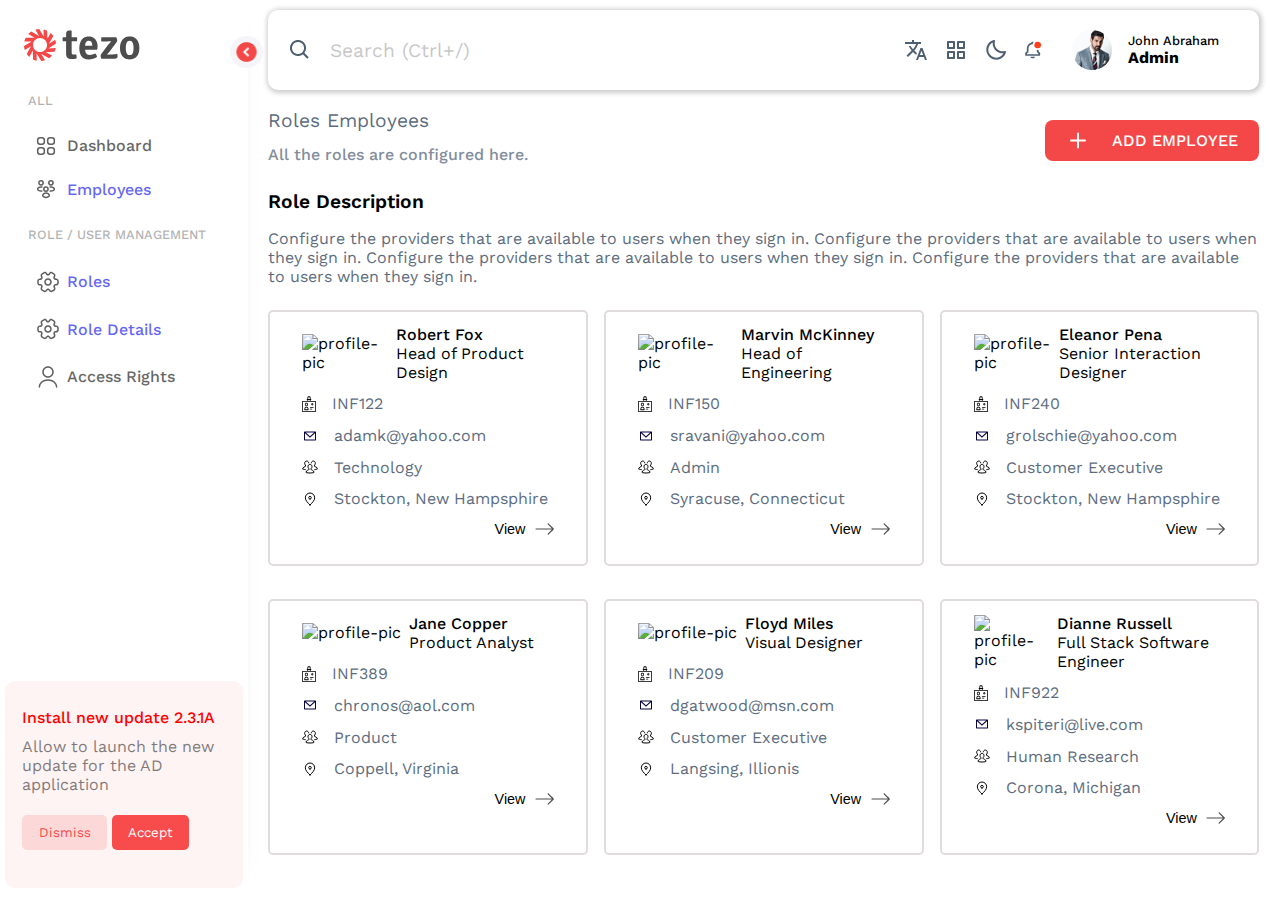
==== role-details.html @ 15ebf7db "first commit" ====
<!DOCTYPE html>
<html lang="en">
  <head>
    <meta charset="UTF-8" />
    <meta name="viewport" content="width=device-width, initial-scale=1.0" />
    <title>Roles</title>
    <link rel="stylesheet" href="styles/employee.css" />
    <link rel="stylesheet" href="styles/roles.css" />
    <link rel="stylesheet" href="styles/roledetails.css" />

    <!-- Importing Icons -->
    <link
      rel="stylesheet"
      href="https://cdnjs.cloudflare.com/ajax/libs/font-awesome/6.5.1/css/all.min.css"
      integrity="sha512-DTOQO9RWCH3ppGqcWaEA1BIZOC6xxalwEsw9c2QQeAIftl+Vegovlnee1c9QX4TctnWMn13TZye+giMm8e2LwA=="
      crossorigin="anonymous"
      referrerpolicy="no-referrer"
    />
  </head>
  <body>
    <div class="main-container">
      <!-- Side Panel -->
      <div class="side-panel">
        <img
          src="assets/handle.png"
          class="sidePanel-collapse-btn"
          alt="collapse btn"
        />
        <!-- Logo-->

        <div class="side-panel-content">
          <div class="side-panel-header">
            <img src="assets/tezo-logo.svg" alt="tezo-logo" />
          </div>

          <!-- All -->
          <div class="sidePanel-section">
            <div class="sidePanel-heading">ALL</div>

            <div class="sidePanel-section-selector">
              <div class="sidePanel-header-container">
                <img
                  class="sidePanel-logos"
                  src="assets/horizontal-nav/dashboard.svg"
                />
                <p class="sidePanel-title">Dashboard</p>

                <div class="pseudo-side-bar"></div>
              </div>
            </div>

            <div class="sidePanel-section-selector">
              <a href="employees.html">
                <div class="sidePanel-header-container">
                  <img
                    class="sidePanel-logos"
                    src="assets/horizontal-nav/employees.svg"
                  />
                  <p class="sidePanel-title">Employees</p>

                  <div class="pseudo-side-bar"></div>
                </div>
              </a>
            </div>
          </div>

          <!-- Roles -->
          <div class="sidePanel-section">
            <div class="sidePanel-heading">ROLE / USER MANAGEMENT</div>
            <div class="sidePanel-section-selector">
              <a href="roles.html">
                <div class="sidePanel-header-container">
                  <img
                    class="sidePanel-logos"
                    src="assets/horizontal-nav/roles.svg"
                  />
                  <p class="sidePanel-title">Roles</p>
                  <div class="pseudo-side-bar"></div>
                </div>
              </a>
            </div>
            <div class="sidePanel-section-selector">
              <a href="role-details.html">
                <div class="sidePanel-header-container">
                  <img
                    class="sidePanel-logos"
                    src="assets/horizontal-nav/roles.svg"
                  />
                  <p class="sidePanel-title">Role Details</p>
                  <div class="pseudo-side-bar"></div>
                </div>
              </a>
            </div>

            <div class="sidePanel-section-selector">
              <div class="sidePanel-header-container">
                <img
                  class="sidePanel-logos"
                  src="assets/horizontal-nav/assign-user.svg"
                />
                <p class="sidePanel-title">Access Rights</p>

                <div class="pseudo-side-bar"></div>
              </div>
            </div>
          </div>
        </div>
        <!-- Update -->
        <div class="sidePanel-update-box">
          <p class="sidePanel-update-box-heading">Install new update 2.3.1A</p>
          <p class="sidePanel-update-box-desc">
            Allow to launch the new update for the AD application
          </p>
          <div class="sidePanel-update-box-btn-container">
            <button class="update-btn dismiss">Dismiss</button>
            <button class="update-btn accept">Accept</button>
          </div>
        </div>
      </div>

      <!-- MainPanel -->

      <div class="main-panel">
        <!-- Search Header -->
        <div class="header-search">
          <div class="header-search-section flex">
            <img
              src="assets/bx-search.png"
              class="header-search-search-icon"
              alt="search"
            />
            <input
              type="text"
              class="header-search-box"
              placeholder="Search (Ctrl+/)"
            />
          </div>
          <div class="header-search-icons flex">
            <img src="assets/vertical-nav/language.svg" alt="lang" />
            <img src="assets/vertical-nav/categories.svg" alt="category" />
            <img src="assets/vertical-nav/mode.svg" alt="darkmode" />
            <img
              src="assets/vertical-nav/notifications.svg"
              alt="notifications"
            />
            <div class="header-search-profile">
              <img
                src="assets/profle-pic.png"
                alt="profile-pic"
                class="header-profile-img"
              />

              <div class="header-search-profile-desc">
                <p class="header-profile-name">John Abraham</p>
                <p class="header-profile-admin">Admin</p>
              </div>

              <i class="fa-solid fa-chevron-right"></i>
            </div>
          </div>
        </div>

        <!-- Roles Header -->
        <div class="employees-header">
          <div class="employees-header-content">
            <div class="employee-header-content-title">
              Roles
              <i class="fa-solid fa-angle-right"></i>
              Employees
            </div>

            <div class="employee-header-content-desc">
              All the roles are configured here.
            </div>
          </div>

          <button class="employees-header-btn-add-employee">
            <img src="assets/interface/add.svg" alt="" />
            <p>ADD EMPLOYEE</p>
          </button>
        </div>

        <!-- Role Description -->
        <div class="role-description">
          <p class="role-desc-heading">Role Description</p>
          <p class="role-desc-content">
            Configure the providers that are available to users when they sign
            in. Configure the providers that are available to users when they
            sign in. Configure the providers that are available to users when
            they sign in. Configure the providers that are available to users
            when they sign in.
          </p>
        </div>

        <div class="roles-card-section">
          <div class="roles-card">
            <div class="roles-card-profile flex">
              <img
                src="assets/role-details-profile-1.PNG"
                alt="profile-pic"
                class="role-detail-profile-img"
              />

              <div>
                <p class="profile-detail-name">Robert Fox</p>
                <p class="profile-detail-postion">Head of Product Design</p>
              </div>
            </div>

            <div class="role-profile-details">
              <div class="role-profile-detail-row flex">
                <img src="assets/inf-id.svg" alt="" />
                <p>INF122</p>
              </div>
              <div class="role-profile-detail-row flex">
                <img src="assets/email-logo.svg" alt="" />
                <p>adamk@yahoo.com</p>
              </div>
              <div class="role-profile-detail-row flex">
                <img src="assets/employees-icon.svg" alt="" />
                <p>Technology</p>
              </div>
              <div class="role-profile-detail-row flex">
                <img src="assets/location-icon.svg" alt="" />
                <p>Stockton, New Hampsphire</p>
              </div>
            </div>

            <div class="roles-card-bottom flex">
              <p>View</p>
              <img src="assets/right-arrow-icon.svg" alt="" />
            </div>
          </div>

          <div class="roles-card">
            <div class="roles-card-profile flex">
              <img
                src="assets/role-details-profile-2.PNG"
                alt="profile-pic"
                class="role-detail-profile-img"
              />

              <div>
                <p class="profile-detail-name">Marvin McKinney</p>
                <p class="profile-detail-postion">Head of Engineering</p>
              </div>
            </div>

            <div class="role-profile-details">
              <div class="role-profile-detail-row flex">
                <img src="assets/inf-id.svg" alt="" />
                <p>INF150</p>
              </div>
              <div class="role-profile-detail-row flex">
                <img src="assets/email-logo.svg" alt="" />
                <p>sravani@yahoo.com</p>
              </div>
              <div class="role-profile-detail-row flex">
                <img src="assets/employees-icon.svg" alt="" />
                <p>Admin</p>
              </div>
              <div class="role-profile-detail-row flex">
                <img src="assets/location-icon.svg" alt="" />
                <p>Syracuse, Connecticut</p>
              </div>
            </div>

            <div class="roles-card-bottom flex">
              <p>View</p>
              <img src="assets/right-arrow-icon.svg" alt="" />
            </div>
          </div>

          <div class="roles-card">
            <div class="roles-card-profile flex">
              <img
                src="assets/role-details-profile-3.PNG"
                alt="profile-pic"
                class="role-detail-profile-img"
              />

              <div>
                <p class="profile-detail-name">Eleanor Pena</p>
                <p class="profile-detail-postion">Senior Interaction Designer</p>
              </div>
            </div>

            <div class="role-profile-details">
              <div class="role-profile-detail-row flex">
                <img src="assets/inf-id.svg" alt="" />
                <p>INF240</p>
              </div>
              <div class="role-profile-detail-row flex">
                <img src="assets/email-logo.svg" alt="" />
                <p>grolschie@yahoo.com</p>
              </div>
              <div class="role-profile-detail-row flex">
                <img src="assets/employees-icon.svg" alt="" />
                <p>Customer Executive</p>
              </div>
              <div class="role-profile-detail-row flex">
                <img src="assets/location-icon.svg" alt="" />
                <p>Stockton, New Hampsphire</p>
              </div>
            </div>

            <div class="roles-card-bottom flex">
              <p>View</p>
              <img src="assets/right-arrow-icon.svg" alt="" />
            </div>
          </div>

          <div class="roles-card">
            <div class="roles-card-profile flex">
              <img
                src="assets/role-details-profile-4.PNG"
                alt="profile-pic"
                class="role-detail-profile-img"
              />

              <div>
                <p class="profile-detail-name">Jane Copper</p>
                <p class="profile-detail-postion">Product Analyst</p>
              </div>
            </div>

            <div class="role-profile-details">
              <div class="role-profile-detail-row flex">
                <img src="assets/inf-id.svg" alt="" />
                <p>INF389</p>
              </div>
              <div class="role-profile-detail-row flex">
                <img src="assets/email-logo.svg" alt="" />
                <p>chronos@aol.com</p>
              </div>
              <div class="role-profile-detail-row flex">
                <img src="assets/employees-icon.svg" alt="" />
                <p>Product</p>
              </div>
              <div class="role-profile-detail-row flex">
                <img src="assets/location-icon.svg" alt="" />
                <p>Coppell, Virginia</p>
              </div>
            </div>

            <div class="roles-card-bottom flex">
              <p>View</p>
              <img src="assets/right-arrow-icon.svg" alt="" />
            </div>
          </div>

          <div class="roles-card">
            <div class="roles-card-profile flex">
              <img
                src="assets/role-details-profile-5.PNG"
                alt="profile-pic"
                class="role-detail-profile-img"
              />

              <div>
                <p class="profile-detail-name">Floyd Miles</p>
                <p class="profile-detail-postion">Visual Designer</p>
              </div>
            </div>

            <div class="role-profile-details">
              <div class="role-profile-detail-row flex">
                <img src="assets/inf-id.svg" alt="" />
                <p>INF209</p>
              </div>
              <div class="role-profile-detail-row flex">
                <img src="assets/email-logo.svg" alt="" />
                <p>dgatwood@msn.com</p>
              </div>
              <div class="role-profile-detail-row flex">
                <img src="assets/employees-icon.svg" alt="" />
                <p>Customer Executive</p>
              </div>
              <div class="role-profile-detail-row flex">
                <img src="assets/location-icon.svg" alt="" />
                <p>Langsing, Illionis</p>
              </div>
            </div>

            <div class="roles-card-bottom flex">
              <p>View</p>
              <img src="assets/right-arrow-icon.svg" alt="" />
            </div>
          </div>

          <div class="roles-card">
            <div class="roles-card-profile flex">
              <img
                src="assets/role-details-profile-6.PNG"
                alt="profile-pic"
                class="role-detail-profile-img"
              />

              <div>
                <p class="profile-detail-name">Dianne Russell</p>
                <p class="profile-detail-postion">Full Stack Software Engineer</p>
              </div>
            </div>

            <div class="role-profile-details">
              <div class="role-profile-detail-row flex">
                <img src="assets/inf-id.svg" alt="" />
                <p>INF922</p>
              </div>
              <div class="role-profile-detail-row flex">
                <img src="assets/email-logo.svg" alt="" />
                <p>kspiteri@live.com</p>
              </div>
              <div class="role-profile-detail-row flex">
                <img src="assets/employees-icon.svg" alt="" />
                <p>Human Research</p>
              </div>
              <div class="role-profile-detail-row flex">
                <img src="assets/location-icon.svg" alt="" />
                <p>Corona, Michigan</p>
              </div>
            </div>

            <div class="roles-card-bottom flex">
              <p>View</p>
              <img src="assets/right-arrow-icon.svg" alt="" />
            </div>
          </div>
        </div>
      </div>
    </div>
  </body>
</html>
---- styles/employee.css ----
@import url("https://fonts.googleapis.com/css2?family=Poppins:ital,wght@0,100;0,200;0,300;0,400;0,500;0,600;0,700;0,800;0,900;1,100;1,200;1,300;1,400;1,500;1,600;1,700;1,800;1,900&family=Roboto:ital,wght@0,100;0,300;0,400;0,500;0,700;0,900;1,100;1,300;1,400;1,500;1,700;1,900&family=Work+Sans:ital,wght@0,100..900;1,100..900&display=swap");

* {
  margin: 0;
  padding: 0;
  box-sizing: border-box;
  font-family: "Work Sans", sans-serif;
}

body {
  scroll-behavior: smooth;
  overflow: hidden;
}

a{
  text-decoration: none;
}
a:visited{
  color: black;
}

.main-container {
  display: grid;
  /* border: 2px solid red; */
  grid-template-columns: 1.2fr 5fr;
}

.flex {
  display: flex;
  align-items: center;
}

button:hover {
  cursor: not-allowed;
}
input[type="checkbox"] {
  accent-color: red;
}

/* SidePanel */
.side-panel {
  display: flex;
  flex-direction: column;
  position: relative;
  justify-content: space-between;
  box-shadow: 10px 0px 25px -35px;
  height: 100vh;
}

.sidePanel-collapse-btn {
  position: absolute;
  width: 13%;
  top: 4%;
  right: -6%;
}
.sidePanel-collapse-btn:hover {
  cursor: pointer;
}

.side-panel-header,
.side-panel-content {
  margin: 6% 0% 5% 5%;
}

.sidePanel-heading {
  margin: 1rem;
  font-size: 0.8rem;
  opacity: 30%;
  font-weight: 500;
}

.sidePanel-section {
  display: flex;
  flex-direction: column;
}

.sidePanel-title {
  text-align: left;
  opacity: 60%;
  font-weight: 500;
}

.sidePanel-header-container {
  position: relative;
  display: grid;
  grid-template-columns: 0.7fr 3fr 0.6fr;
  align-items: center;
  padding: 5% 5%;
  margin: 0% 5%;
  border-radius: 5px;
}

.sidePanel-header-container:hover {
  cursor: pointer;
  background-color: #fcd8d8;
}

.sidePanel-header-container:hover p {
  color: #f44848;
  opacity: 100%;
}
.sidePanel-header-container:hover > svg > {
  color: red;
}

.sidePanel-header-container:hover > .pseudo-side-bar::after {
  position: absolute;
  width: 4px;
  height: 48px;
  top: 0%;
  right: -6%;
  content: "\00a0";
  background-color: red;
  border-top-left-radius: 20px;
  border-bottom-left-radius: 20px;
}

/* Update */
.sidePanel-update-box {
  margin: 5% 2% 5% 2% !important;
  padding: 7%;
  border-radius: 10px;
  background-color:#fff4f4;
}

.sidePanel-update-box * {
  margin: 5% 0%;
}

.sidePanel-update-box-heading {
  color: red;
  text-align: left;
  font-weight: 500;
}

.sidePanel-update-box-desc {
  opacity: 50%;
}

.update-btn {
  padding: 5% 8%;
  border: none;
  border-radius: 5px;
}

.dismiss {
  color: #f84c4c;
  background-color: #fcd8d8;
}

.accept {
  background-color: #f84c4c;
  color: white;
}

/* MainPanel */
.main-panel {
  /* background-color: #fcfcfc; */
  margin: 1% 2%;
  height: 99vh;
}

.header-search {
  padding: 1.6% 2%;
  border-radius: 10px;
  display: flex;
  justify-content: space-between;
  align-items: center;
  height: 80px;
  box-shadow: 1px 1px 5px 2px rgba(0, 0, 0, 0.205);
}

.header-search-section {
  width: 100%;
}

.header-search-icons img {
  width: 40px;
  height: 40px;
  border-radius: 50%;
}

.header-search-icons img:hover {
  cursor: pointer;
}
.header-search-box {
  width: 100%;
  border: none;
  font-size: 1.2rem;
  margin-left: 3%;
}
.header-search-box::placeholder {
  opacity: 40%;
}
.header-search-box:focus {
  outline: none;
}
.header-search-profile {
  display: flex;
  align-items: center;
  margin-left: 1rem;
}
.header-search-profile-desc {
  margin-left: 1rem;
}
.header-profile-name {
  width: 6rem;
  font-size: 0.8rem;
  font-weight: 500;
}
.header-profile-admin {
  font-weight: 700;
}
.header-search-profile i {
  margin-left: 1rem;
}
.header-search-profile {
  cursor: pointer;
}

/* Employees Header */
.employees-header {
  margin: 0% 0%;
  align-items: center;
  display: flex;
  justify-content: space-between;
  padding: 2% 0%;
  gap: 1%;
  height: 100px;
}
.employees-header-content {
  margin-right: auto;
}
.employee-header-content-title {
  padding-bottom: 2%;
  font-weight: 500;
  font-size: 1.6rem;
  color: #4c5c72;
  opacity: 90%;
}
.employee-header-content-desc {
  font-size: 1rem;
  opacity: 50%;
  font-weight: 500;
  color: #4c5c72;
}

.employees-header-btn-export {
  display: flex;
  justify-content: center;
  background: white;
  gap: 10%;
  align-items: center;
  border: 1px solid#a7a9ab;
  border-radius: 0.5rem;
  height: 2.3rem;
  width: 7.8rem;
}
.employees-header-btn-export p {
  font-size: 1rem;
  color: #4c5c72;
  font-weight: 500;
  opacity: 70%;
}

.employees-header-btn-add-employee {
  display: flex;
  justify-content: center;
  background-color: #f44848;
  border: none;
  color: white;
  gap: 10%;
  border-radius: 0.5rem;
  align-items: center;
  width: 13.4rem;
  height: 2.6rem;
}
.employees-header-btn-add-employee p {
  color: white;
  opacity: 100%;
  font-size: 1rem;
  font-weight: 500;
}

/* Filter */
.filter {
  height: 62px;
  display: flex;
  align-items: center;
  margin-bottom: 1%;
}
.filter-icon {
  margin: 3px 10px;
}
.filter-alphabets {
  width: 100%;
  display: flex;
  justify-content: space-between;
}
.filter-alphabets > div {
  align-items: center;
  padding: 1% 1%;
  background-color: rgb(234, 235, 238);
  border-radius: 5px;
  opacity: 45%;
  font-weight: 500;
}

.filter-alphabets > div:hover {
  cursor: pointer;
  background-color: #f44848;
  opacity: 100%;
  color: white;
}

/* Filter Options */
.filter-options {
  border: 2px solid #ffc4c4;
  margin: 0% 0%;
  background-color: #fff4f4;
  border-radius: 10px;
  justify-content: space-between;
  height: 3.1rem;
  padding: 2.5%;
}
.filter-columns {
  width: 60%;
  gap: 0.8rem;
}
.filter-options-title {
  font-size: 12px;
  color: #f44848;
  font-weight: 500;
}
.filter-options-btn {
  font-size: 12px;
  padding: 0.8rem 0.8rem;
  background-color: white;
  border-radius: 10px;
  font-weight: 500;
  color: #4c5c72;
  border: 2px solid #ffc4c4;
}
.filter-options-process{
  /* width: fit-content; */
  padding: aut;
}

.filter-options-reset {

  background-color: white;
  padding: 8px 14px;
  border: 1px solid red;
  border-radius: 5px;
  color: red;
}
.filter-options-apply{
  margin-left: 1rem;
  background-color:#f44848;
  padding: 8px 14px;
  border: 1px solid red;
  border-radius: 5px;
  color: white;
}

/* Employee Table */
.employee-table {
  margin: 1.5% 0%;
  box-shadow: 1px 1px 5px 2px rgba(0, 0, 0, 0.205);
  border-radius: 10px;

}

.employee-table-header {
  display: flex;
  flex-direction: row;
  justify-content: space-between;
  padding: 0.3% 2%;
}
.employee-table-header-del {
  width: 100%;
}
.btn-delete {
  margin: 10px;
  padding: 1% 2%;
  border-radius: 5px;
  border: none;
  color: white;
  background-color: #ff9494;
}
.btn-delete:hover {
  background-color: #f44848;
}
.employee-table-rows-section {
  height: 250px;
  overflow: scroll;
  overflow-x: hidden;
  position: relative;
}
.employee-table-rows-section::-webkit-scrollbar {
  width: 3px;
  color: red;
}
.employee-table-rows-section::-webkit-scrollbar-track {
  background: transparent;
}
.employee-table-rows-section::-webkit-scrollbar-thumb {
  background: red;
  border-radius: 10px;
}
.employee-table-rows {
  display: grid;
  grid-template-columns: 0.4fr 2fr repeat(2, 1.4fr) 1.8fr repeat(3, 1fr) 0.4fr;
  padding: 1% 1% 1% 3%;
  border: 1px solid rgba(128, 128, 128, 0.3);
  justify-content: space-between;
  align-items: center;
}
.employee-row-heading {
  display: grid;
  grid-template-columns: 0.4fr 2fr repeat(2, 1.4fr) 1.8fr repeat(3, 1fr) 0.4fr;
  padding: 1% 1% 1% 3%;
  border: 1px solid rgba(128, 128, 128, 0.3);
  justify-content: space-between;
  align-items: center;
  top: 0%;
  left: 0%;
  position: sticky;
  padding: 1.5% 1% 1.5% 3%;
  background-color: #fffcfc;
  z-index: 2;
}
.employee-table-row {
  display: flex;
  align-items: center;
  gap: 1rem;
}
.table-user img {
  margin-right: 1rem;
  border-radius: 50%;
}

.employee-table-row p {
  font-size: 0.8rem;
  font-weight: 600;
  opacity: 70%;
}
.checkbox {
  scale: 1.4;
}

.employee-table-row {
  display: flex;
}

.table-user {
  display: flex;
}
.user-profile-name,
.employee-table-row-data,
.user-profile-email .active-btn {
  font-weight: 500;
}
.user-profile-email {
  font-size: 0.9rem;
  opacity: 60%;
}
.active-btn {
  padding: 7.5% 15%;
  border: none;
  border-radius: 5px;
  color: green;
  background-color: #e4f8e8;
}

.employee-table-rows:hover {
  background-color: #fff4f4;
  cursor: pointer;
}
---- styles/roles.css ----
.employees-header-btn-add-role {
  display: flex;
  justify-content: center;
  gap: 6%;
  background-color: #f44848;
  border: none;
  color: white;
  border-radius: 0.5rem;
  align-items: center;
  width: 10rem;
  height: 2.6rem;
}

.roles-card-section{
    margin-top: 1.5rem;
    display: grid;
    grid-template-columns: 1fr 1fr 1fr;
    row-gap: 1rem;
    column-gap: 1rem;
    overflow: scroll;
    height: calc(90% - 240px);
    overflow-x: hidden;
}
.roles-card{
    height: 13rem;
}
.roles-card-section::-webkit-scrollbar{
    width: 3px;
    color: red;
}

.roles-card-section::-webkit-scrollbar-track{
    background: transparent;
}
.roles-card-section::-webkit-scrollbar-thumb{
    background: red;
    border-radius: 10%;
} 

.roles-card{
    padding:2% 5%;
    border: 2px solid #e0dcdc;
    border-radius: 5px;
}

.roles-card > div{
    margin: 1rem;
}
.roles-card-header{
    margin-top: 8%;
    justify-content: space-between;
}
.roles-card-header-title{
    font-size: 1.1rem;
    font-weight: 700;
    font-family: sans-serif;
}
.roles-card-content{
    display: flex;
    flex-direction: column;

}
.roles-card-content > div{
    margin: 1.5% 0%;
}
.roles-card-content p{
    color: #4c5c72;
    font-weight: 500;
    opacity: 90%;
}
.roles-card-content-div{
    justify-content: space-between;
}
.roles-card-bottom{
    justify-content: flex-end;
}
.roles-card-bottom p{
    font-family: sans-serif;
    font-size: 0.9rem;
}
.roles-card-bottom img{
    margin-left: 0.6rem;
    
}
---- styles/roledetails.css ----
.employee-header-content-title {
  font-size: 1.2rem;
  font-weight: 400;
  opacity: 90%;
}
.employee-header-content-desc {
  font-size: 1rem;
  margin: 3% 0%;
  opacity: 70%;
}
.role-desc-heading {
  font-size: 1.2rem;
  font-weight: 600;
  margin-bottom: 1rem;
}
.role-desc-content {
  font-size: 1rem;
  opacity: 90%;
  font-weight: 400;
  color: #4c5c72;
}

/* Roles Card */

.roles-card{
    height: 16rem;
    padding: 0% 10%;
}
.role-profile-details {
  flex-direction: column;
}

.roles-card > div,
.role-profile-detail-row {
  margin: 5% 0%;
}

.role-profile-detail-row img {
  margin-right: 1rem;
}

.profile-detail-name{
    font-weight: 500;
    margin-left: 0.5rem 
}
.profile-detail-postion{
    margin-left: 0.5rem 
}

.role-profile-detail-row p {
  font-size: 1rem;
  opacity: 90%;
  font-weight: 400;
  color: #4c5c72;
}
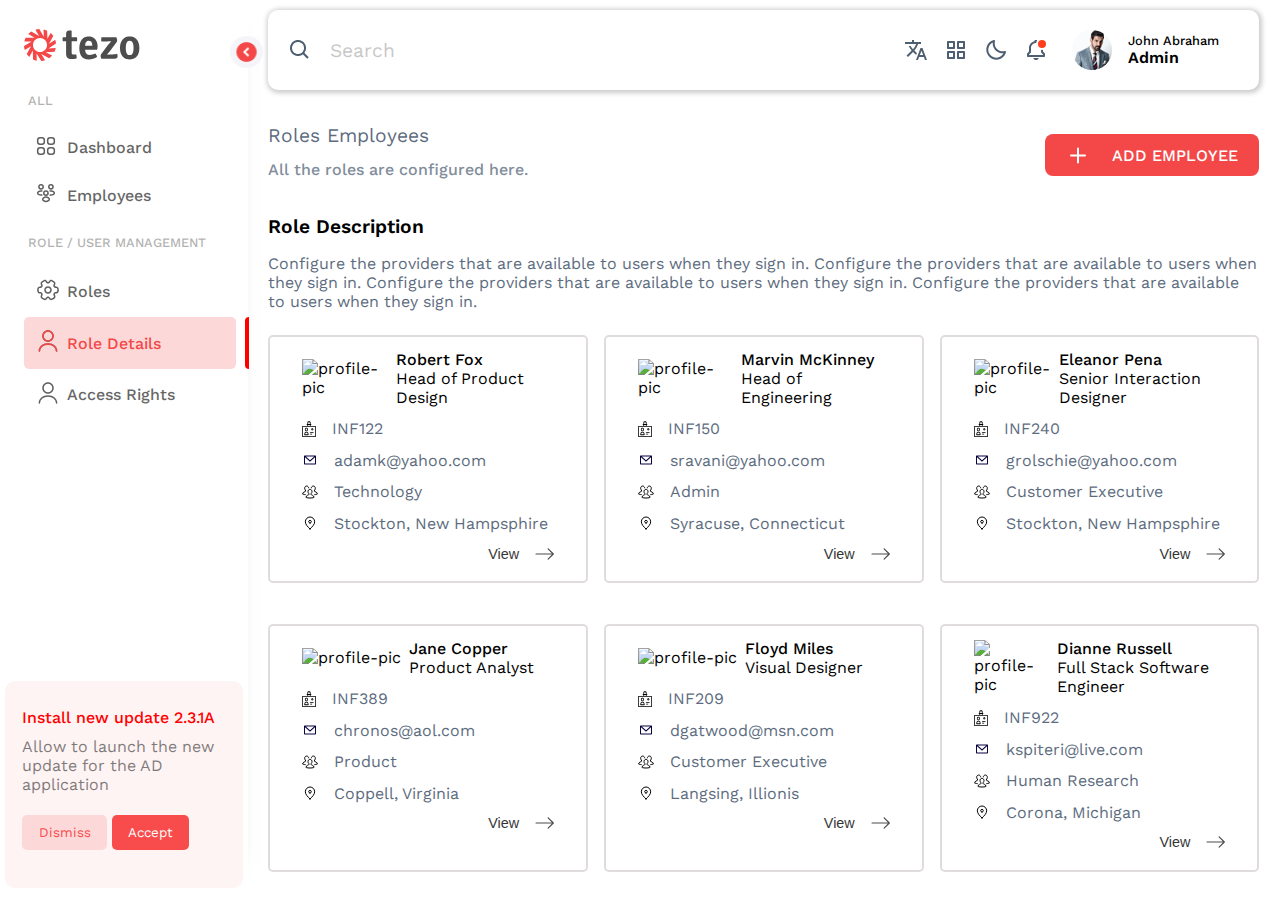
==== commit 841d3f17: "updated-task-2" ====
--- a/role-details.html
+++ b/role-details.html
@@ -4,9 +4,9 @@
     <meta charset="UTF-8" />
     <meta name="viewport" content="width=device-width, initial-scale=1.0" />
     <title>Roles</title>
-    <link rel="stylesheet" href="styles/employee.css" />
-    <link rel="stylesheet" href="styles/roles.css" />
-    <link rel="stylesheet" href="styles/roledetails.css" />
+    <link rel="stylesheet" href="styles/style.css"/>
+    <link rel="stylesheet" href="styles/roles.css"/>
+    <link rel="stylesheet" href="styles/role-details.css" />
 
     <!-- Importing Icons -->
     <link
@@ -23,7 +23,7 @@
       <div class="side-panel">
         <img
           src="assets/handle.png"
-          class="sidePanel-collapse-btn"
+          class="side-panel-collapse-btn"
           alt="collapse btn"
         />
         <!-- Logo-->
@@ -34,84 +34,84 @@
           </div>
 
           <!-- All -->
-          <div class="sidePanel-section">
-            <div class="sidePanel-heading">ALL</div>
-
-            <div class="sidePanel-section-selector">
-              <div class="sidePanel-header-container">
-                <img
-                  class="sidePanel-logos"
-                  src="assets/horizontal-nav/dashboard.svg"
-                />
-                <p class="sidePanel-title">Dashboard</p>
-
-                <div class="pseudo-side-bar"></div>
-              </div>
-            </div>
-
-            <div class="sidePanel-section-selector">
-              <a href="employees.html">
-                <div class="sidePanel-header-container">
+          <div class="side-panel-section">
+            <div class="side-panel-heading">ALL</div>
+
+            <div class="side-panel-section-selector">
+              <div class="side-panel-header-container">
+                <div class="svg-container">
+                  <img src="assets/horizontal-nav/dashboard-black.svg" alt="" class="svg-image svg-black">
+                  <img src="assets/horizontal-nav/dashboard-red.svg" alt="" class="svg-image svg-red">
+                </div>
+                <p class="side-panel-title">Dashboard</p>
+              </div>
+            </div>
+
+            <a href="index.html">
+              <div class="side-panel-header-container">
+                <div class="svg-container">
                   <img
-                    class="sidePanel-logos"
-                    src="assets/horizontal-nav/employees.svg"
+                    src="assets/horizontal-nav/employees-black.svg"
+                    alt=""
+                    class="svg-image svg-black"
                   />
-                  <p class="sidePanel-title">Employees</p>
-
+                  <img
+                    src="assets/horizontal-nav/employees-red.svg"
+                    alt=""
+                    class="svg-image svg-red"
+                  />
+                </div>
+                <p class="side-panel-title">Employees</p>
+
+              </div>
+            </a>
+          </div>
+
+          <!-- Roles -->
+          <div class="side-panel-section">
+            <div class="side-panel-heading">ROLE / USER MANAGEMENT</div>
+            <div class="side-panel-section-selector">
+              <a href="roles.html">
+                <div class="side-panel-header-container">
+                  <div class="svg-container">
+                    <img src="assets/horizontal-nav/roles-black.svg" alt="" class="svg-image svg-black">
+                    <img src="assets/horizontal-nav/roles-red.svg" alt="" class="svg-image svg-red">
+                  </div>
+                  <p class="side-panel-title">Roles</p>
+                </div>
+              </a>
+            </div>
+            <div class="side-panel-section-selector">
+              <a href="role-details.html">
+                <div class="side-panel-header-container active-selector">
+                  <div class="svg-container">
+                    <img src="assets/horizontal-nav/assign-user-black.svg" alt="" class="svg-image svg-black">
+                    <img src="assets/horizontal-nav/assign-user-red.svg" alt="" class="svg-image svg-red">
+                  </div>
+                  <p class="side-panel-title">Role Details</p>
                   <div class="pseudo-side-bar"></div>
                 </div>
               </a>
             </div>
-          </div>
-
-          <!-- Roles -->
-          <div class="sidePanel-section">
-            <div class="sidePanel-heading">ROLE / USER MANAGEMENT</div>
-            <div class="sidePanel-section-selector">
-              <a href="roles.html">
-                <div class="sidePanel-header-container">
-                  <img
-                    class="sidePanel-logos"
-                    src="assets/horizontal-nav/roles.svg"
-                  />
-                  <p class="sidePanel-title">Roles</p>
-                  <div class="pseudo-side-bar"></div>
+
+            <div class="side-panel-section-selector">
+              <div class="side-panel-header-container">
+                <div class="svg-container">
+                  <img src="assets/horizontal-nav/assign-user-black.svg" alt="" class="svg-image svg-black">
+                  <img src="assets/horizontal-nav/assign-user-red.svg" alt="" class="svg-image svg-red">
                 </div>
-              </a>
-            </div>
-            <div class="sidePanel-section-selector">
-              <a href="role-details.html">
-                <div class="sidePanel-header-container">
-                  <img
-                    class="sidePanel-logos"
-                    src="assets/horizontal-nav/roles.svg"
-                  />
-                  <p class="sidePanel-title">Role Details</p>
-                  <div class="pseudo-side-bar"></div>
-                </div>
-              </a>
-            </div>
-
-            <div class="sidePanel-section-selector">
-              <div class="sidePanel-header-container">
-                <img
-                  class="sidePanel-logos"
-                  src="assets/horizontal-nav/assign-user.svg"
-                />
-                <p class="sidePanel-title">Access Rights</p>
-
-                <div class="pseudo-side-bar"></div>
+                <p class="side-panel-title">Access Rights</p>
               </div>
             </div>
           </div>
         </div>
         <!-- Update -->
-        <div class="sidePanel-update-box">
-          <p class="sidePanel-update-box-heading">Install new update 2.3.1A</p>
-          <p class="sidePanel-update-box-desc">
+        <div class="side-panel-update-box">
+          <p class="side-panel-update-box-heading">Install new update 2.3.1A</p>
+          <p class="side-panel-update-box-desc">
             Allow to launch the new update for the AD application
           </p>
-          <div class="sidePanel-update-box-btn-container">
+          <div class="side-panel-update-box-btn-container">
             <button class="update-btn dismiss">Dismiss</button>
             <button class="update-btn accept">Accept</button>
           </div>
@@ -132,7 +132,7 @@
             <input
               type="text"
               class="header-search-box"
-              placeholder="Search (Ctrl+/)"
+              placeholder="Search"
             />
           </div>
           <div class="header-search-icons flex">
@@ -227,8 +227,10 @@
             </div>
 
             <div class="roles-card-bottom flex">
-              <p>View</p>
-              <img src="assets/right-arrow-icon.svg" alt="" />
+              <a href="" class="flex">
+                <p>View</p>
+                <img src="assets/right-arrow-icon.svg" alt="" />
+              </a>
             </div>
           </div>
 
@@ -266,8 +268,10 @@
             </div>
 
             <div class="roles-card-bottom flex">
-              <p>View</p>
-              <img src="assets/right-arrow-icon.svg" alt="" />
+              <a href="" class="flex">
+                <p>View</p>
+                <img src="assets/right-arrow-icon.svg" alt="" />
+              </a>
             </div>
           </div>
 
@@ -305,8 +309,10 @@
             </div>
 
             <div class="roles-card-bottom flex">
-              <p>View</p>
-              <img src="assets/right-arrow-icon.svg" alt="" />
+              <a href="" class="flex">
+                <p>View</p>
+                <img src="assets/right-arrow-icon.svg" alt="" />
+              </a>
             </div>
           </div>
 
@@ -344,8 +350,10 @@
             </div>
 
             <div class="roles-card-bottom flex">
-              <p>View</p>
-              <img src="assets/right-arrow-icon.svg" alt="" />
+              <a href="" class="flex">
+                <p>View</p>
+                <img src="assets/right-arrow-icon.svg" alt="" />
+              </a>
             </div>
           </div>
 
@@ -383,8 +391,10 @@
             </div>
 
             <div class="roles-card-bottom flex">
-              <p>View</p>
-              <img src="assets/right-arrow-icon.svg" alt="" />
+              <a href="" class="flex">
+                <p>View</p>
+                <img src="assets/right-arrow-icon.svg" alt="" />
+              </a>
             </div>
           </div>
 
@@ -422,8 +432,10 @@
             </div>
 
             <div class="roles-card-bottom flex">
-              <p>View</p>
-              <img src="assets/right-arrow-icon.svg" alt="" />
+              <a href="" class="flex">
+                <p>View</p>
+                <img src="assets/right-arrow-icon.svg" alt="" />
+              </a>
             </div>
           </div>
         </div>
--- a/styles/style.css
+++ b/styles/style.css
@@ -0,0 +1,368 @@
+@import url("https://fonts.googleapis.com/css2?family=Poppins:ital,wght@0,100;0,200;0,300;0,400;0,500;0,600;0,700;0,800;0,900;1,100;1,200;1,300;1,400;1,500;1,600;1,700;1,800;1,900&family=Roboto:ital,wght@0,100;0,300;0,400;0,500;0,700;0,900;1,100;1,300;1,400;1,500;1,700;1,900&family=Work+Sans:ital,wght@0,100..900;1,100..900&display=swap");
+
+* {
+  margin: 0;
+  padding: 0;
+  box-sizing: border-box;
+  font-family: "Work Sans", sans-serif;
+}
+
+body {
+  scroll-behavior: smooth;
+  /* overflow: hidden; */
+}
+
+a {
+  text-decoration: none;
+  color: black;
+}
+a:visited {
+  color: black;
+}
+
+.main-container {
+  display: grid;
+  grid-template-columns: 1.2fr 5fr;
+}
+
+.flex {
+  display: flex;
+  align-items: center;
+}
+
+button:hover {
+  cursor: not-allowed;
+}
+
+input[type="checkbox"] {
+  accent-color: red;
+}
+
+/* side-panel */
+.side-panel {
+  display: flex;
+  flex-direction: column;
+  position: relative;
+  justify-content: space-between;
+  box-shadow: 10px 0px 25px -35px;
+  height: 100vh;
+}
+
+.side-panel-collapse-btn {
+  position: absolute;
+  width: 13%;
+  top: 4%;
+  right: -6%;
+}
+.side-panel-collapse-btn:hover {
+  cursor: pointer;
+}
+
+.side-panel-header,
+.side-panel-content {
+  margin: 6% 0% 5% 5%;
+}
+
+.side-panel-heading {
+  margin: 1rem;
+  font-size: 0.8rem;
+  opacity: 30%;
+  font-weight: 500;
+}
+
+.side-panel-section {
+  display: flex;
+  flex-direction: column;
+}
+
+.side-panel-title {
+  text-align: left;
+  opacity: 60%;
+  font-weight: 500;
+}
+
+.side-panel-header-container {
+  position: relative;
+  display: grid;
+  grid-template-columns: 0.7fr 3fr 0.6fr;
+  align-items: center;
+  padding: 5% 5%;
+  margin: 0% 5%;
+  border-radius: 5px;
+}
+
+.svg-container {
+  position: relative;
+}
+
+.svg-container img.svg-image.svg-red {
+  position: absolute;
+  top: 0;
+  right: 0;
+  left: 0;
+  bottom: 0;
+  object-fit: contain;
+  opacity: 0;
+}
+
+.active-selector .svg-container img.svg-image.svg-red {
+  opacity: 1;
+}
+
+.side-panel-header-container:hover {
+  cursor: pointer;
+  background-color: #fcd8d8;
+}
+
+.active-selector {
+  background-color: #fcd8d8;
+}
+.active-selector p{
+  color: #f44848;
+  opacity: 100%;
+}
+
+
+.pseudo-side-bar {
+  position: absolute;
+  width: 4px;
+  height: 100%;
+  top: 0%;
+  right: -6%;
+  content: "\00a0";
+  background-color: red;
+  border-top-left-radius: 20px;
+  border-bottom-left-radius: 20px;
+}
+
+@media only screen and (max-width:1024px) {
+    .side-panel-title{
+      display: none;
+    }
+}
+
+/* Update */
+.side-panel-update-box {
+  margin: 5% 2% 5% 2% !important;
+  padding: 7%;
+  border-radius: 10px;
+  background-color: #fff4f4;
+}
+
+.side-panel-update-box * {
+  margin: 5% 0%;
+}
+
+.side-panel-update-box-heading {
+  color: red;
+  text-align: left;
+  font-weight: 500;
+}
+
+.side-panel-update-box-desc {
+  opacity: 50%;
+}
+
+.update-btn {
+  padding: 5% 8%;
+  border: none;
+  border-radius: 5px;
+}
+
+.dismiss {
+  color: #f84c4c;
+  background-color: #fcd8d8;
+}
+
+.accept {
+  background-color: #f84c4c;
+  color: white;
+}
+
+/* MainPanel */
+.main-panel {
+  margin: 1% 2%;
+  height: 99vh;
+}
+
+.header-search {
+  padding: 1.6% 2%;
+  border-radius: 10px;
+  display: flex;
+  justify-content: space-between;
+  align-items: center;
+  height: 80px;
+  box-shadow: 1px 1px 5px 2px rgba(0, 0, 0, 0.205);
+}
+
+.header-search-section {
+  width: 100%;
+}
+
+.header-search-icons img {
+  width: 40px;
+  height: 40px;
+  border-radius: 50%;
+}
+
+.header-search-icons img:hover {
+  cursor: pointer;
+}
+
+.header-search-box {
+  width: 100%;
+  border: none;
+  font-size: 1.2rem;
+  padding-left: 3%;
+}
+
+.header-search-box::placeholder {
+  opacity: 40%;
+}
+
+.header-search-box:focus {
+  outline: none;
+}
+
+.header-search-profile {
+  display: flex;
+  align-items: center;
+  margin-left: 1rem;
+}
+
+.header-search-profile-desc,
+.header-search-profile i {
+  margin-left: 1rem;
+}
+
+.header-profile-name {
+  width: 6rem;
+  font-size: 0.8rem;
+  font-weight: 500;
+}
+
+.header-profile-admin {
+  font-weight: 600;
+}
+
+.header-search-profile {
+  cursor: pointer;
+}
+
+/* Employees Header */
+.employees-header {
+  margin: 1.5% 0% 1% 0%;
+  align-items: center;
+  display: flex;
+  justify-content: space-between;
+  padding: 2% 0%;
+  gap: 1%;
+  height: 100px;
+}
+
+.employees-header-content {
+  margin-right: auto;
+}
+
+.employee-header-content-title {
+  padding-bottom: 2%;
+  font-weight: 500;
+  font-size: 1.6rem;
+  color: #4c5c72;
+  opacity: 90%;
+}
+
+.employee-header-content-desc {
+  font-size: 1rem;
+  opacity: 50%;
+  font-weight: 500;
+  color: #4c5c72;
+}
+
+.employees-header-btn-export {
+  display: flex;
+  justify-content: center;
+  background: white;
+  gap: 10%;
+  align-items: center;
+  border: 1px solid#a7a9ab;
+  border-radius: 0.5rem;
+  height: 2.3rem;
+  width: 7.8rem;
+}
+
+.employees-header-btn-export p {
+  font-size: 1rem;
+  color: #4c5c72;
+  font-weight: 500;
+  opacity: 70%;
+}
+
+.employees-header-btn-add-employee {
+  display: flex;
+  justify-content: center;
+  background-color: #f44848;
+  border: none;
+  color: white;
+  gap: 10%;
+  border-radius: 0.5rem;
+  align-items: center;
+  width: 13.4rem;
+  height: 2.6rem;
+}
+
+.employees-header-btn-add-employee p {
+  color: white;
+  opacity: 100%;
+  font-size: 1rem;
+  font-weight: 500;
+}
+
+/* Filter Options */
+.filter-options {
+  border: 2px solid #ffc4c4;
+  margin: 0% 0%;
+  background-color: #fff4f4;
+  border-radius: 10px;
+  justify-content: space-between;
+  height: 3.1rem;
+  padding: 2.5%;
+}
+.filter-columns {
+  width: 60%;
+  gap: 0.8rem;
+}
+
+.filter-options-title {
+  font-size: 0.9rem;
+  opacity: 90%;
+  color: #f44848;
+  font-weight: 500;
+}
+
+.filter-options-btn {
+  font-size: 0.9rem;
+  opacity: 70%;
+  padding: 0.8rem 0.8rem;
+  background-color: white;
+  border-radius: 10px;
+  font-weight: 500;
+  color: #4c5c72;
+  border: 2px solid #ffc4c4;
+  padding: 8px 14px;
+  border: 1px solid red;
+  border-radius: 5px;
+}
+
+.filter-options-reset {
+  background-color: white;
+  color: red;
+}
+
+.filter-options-apply {
+  margin-left: 1rem;
+  background-color: #f44848;
+  color: white;
+  opacity: 100%;
+  border: 1px solid #f44848;
+}
--- a/styles/roles.css
+++ b/styles/roles.css
@@ -21,9 +21,11 @@
     height: calc(90% - 240px);
     overflow-x: hidden;
 }
+
 .roles-card{
     height: 13rem;
 }
+
 .roles-card-section::-webkit-scrollbar{
     width: 3px;
     color: red;
@@ -46,39 +48,94 @@
 .roles-card > div{
     margin: 1rem;
 }
+
 .roles-card-header{
     margin-top: 8%;
     justify-content: space-between;
 }
+
+.roles-card-header button{
+    background-color: white;
+    border: none;
+}
+
 .roles-card-header-title{
     font-size: 1.1rem;
     font-weight: 700;
     font-family: sans-serif;
 }
+
 .roles-card-content{
     display: flex;
     flex-direction: column;
+}
 
-}
 .roles-card-content > div{
     margin: 1.5% 0%;
 }
+
 .roles-card-content p{
     color: #4c5c72;
     font-weight: 500;
     opacity: 90%;
 }
+
 .roles-card-content-div{
+    position: relative;
     justify-content: space-between;
 }
+
 .roles-card-bottom{
     justify-content: flex-end;
 }
+
 .roles-card-bottom p{
     font-family: sans-serif;
     font-size: 0.9rem;
+    margin-right: 1rem;
+    opacity: 80%;
 }
-.roles-card-bottom img{
-    margin-left: 0.6rem;
-    
+
+.roles-card-total-employees-card{
+    position: absolute;
+    right: 23%;
+    top: -15%; 
+}
+
+.profile-img{
+    width: 25px;
+    height: 25px;
+    position: absolute;
+    border-radius: 50%;
+}
+
+.profile-img-1{
+    left: 0px;
+}
+
+.profile-img-2{
+    left: 10px;
+}
+
+.profile-img-3{
+    left: 20px;
+}
+
+.profile-img-4{
+    left: 30px;
+}
+
+.profile-remaining-count{
+    justify-content: center;
+    position: absolute;
+    left: 40px;
+    font-size: 0.45rem;
+    background-color: rgb(245, 245, 245);
+    border-radius: 50%;
+    border: 1px solid white;
+    color: gray;
+    font-weight: 800;
+    opacity: 100%;
+    width: 25px;
+    height: 25px;
 }--- a/styles/role-details.css
+++ b/styles/role-details.css
@@ -0,0 +1,60 @@
+.employee-header-content-title {
+  font-size: 1.2rem;
+  font-weight: 400;
+  opacity: 90%;
+}
+
+.employee-header-content-desc {
+  font-size: 1rem;
+  margin: 3% 0%;
+  opacity: 70%;
+}
+
+.role-desc-heading {
+  font-size: 1.2rem;
+  font-weight: 600;
+  margin-bottom: 1rem;
+}
+
+.role-desc-content {
+  font-size: 1rem;
+  opacity: 90%;
+  font-weight: 400;
+  color: #4c5c72;
+}
+
+
+/* Roles Card */
+.roles-card{
+  height: 15.5rem;
+  padding: 0% 10%;
+}
+
+.role-profile-details {
+  flex-direction: column;
+}
+
+.roles-card > div,
+.role-profile-detail-row {
+  margin: 5% 0%;
+}
+
+.role-profile-detail-row img {
+  margin-right: 1rem;
+}
+
+.profile-detail-name{
+    font-weight: 500;
+    margin-left: 0.5rem 
+}
+
+.profile-detail-postion{
+    margin-left: 0.5rem 
+}
+
+.role-profile-detail-row p {
+  font-size: 1rem;
+  opacity: 90%;
+  font-weight: 400;
+  color: #4c5c72;
+}
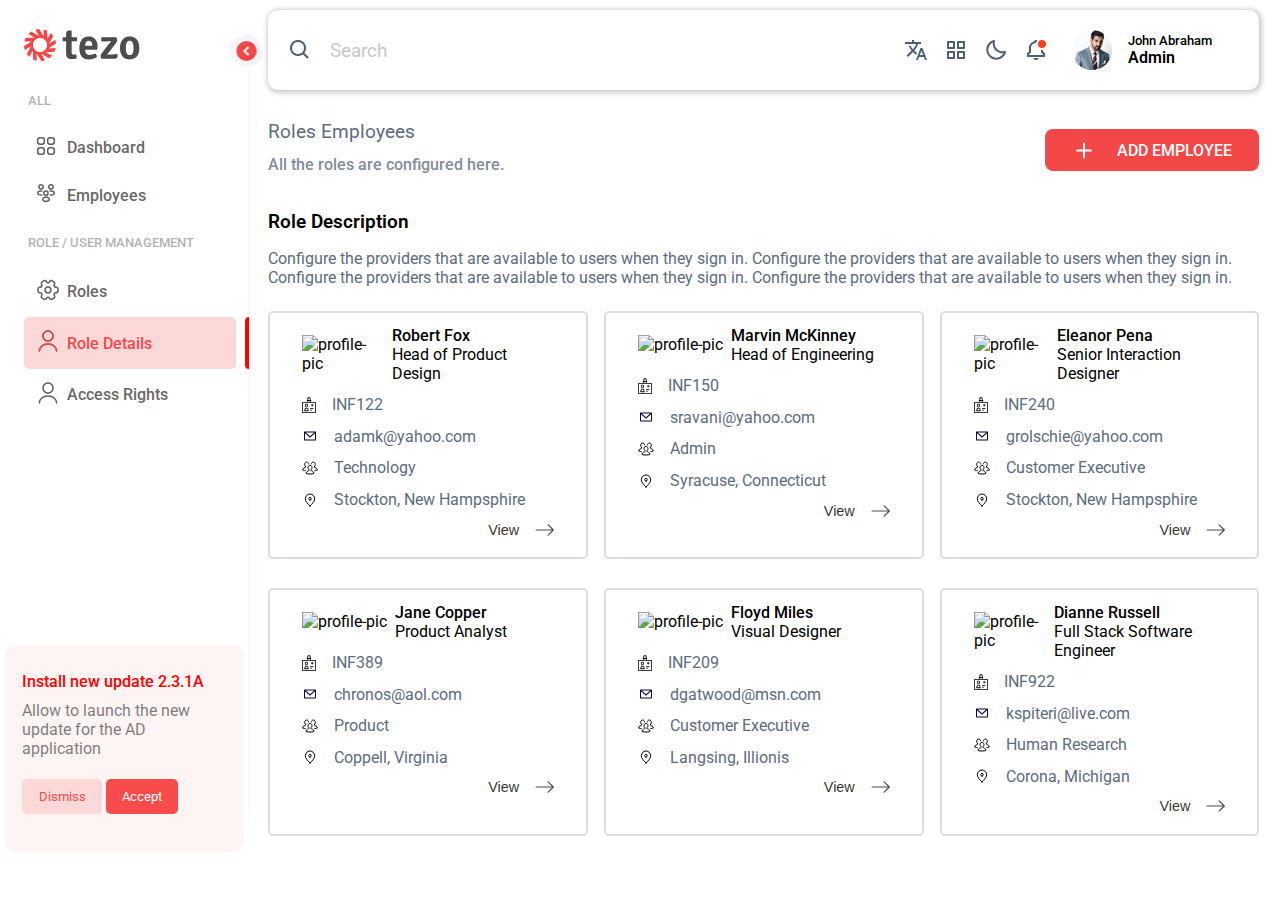
==== commit 94942a70: "modified employee table" ====
--- a/role-details.html
+++ b/role-details.html
@@ -40,31 +40,41 @@
             <div class="side-panel-section-selector">
               <div class="side-panel-header-container">
                 <div class="svg-container">
-                  <img src="assets/horizontal-nav/dashboard-black.svg" alt="" class="svg-image svg-black">
-                  <img src="assets/horizontal-nav/dashboard-red.svg" alt="" class="svg-image svg-red">
-                </div>
-                <p class="side-panel-title">Dashboard</p>
-              </div>
-            </div>
-
-            <a href="index.html">
-              <div class="side-panel-header-container">
-                <div class="svg-container">
                   <img
-                    src="assets/horizontal-nav/employees-black.svg"
-                    alt=""
+                    src="assets/horizontal-nav/dashboard-black.svg"
+                    alt="dashboard-icon"
                     class="svg-image svg-black"
                   />
                   <img
-                    src="assets/horizontal-nav/employees-red.svg"
-                    alt=""
+                    src="assets/horizontal-nav/dashboard-red.svg"
+                    alt="dashboard-icon"
                     class="svg-image svg-red"
                   />
                 </div>
-                <p class="side-panel-title">Employees</p>
-
-              </div>
-            </a>
+                <p class="side-panel-title">Dashboard</p>
+              </div>
+            </div>
+
+            <div class="side-panel-section-selector">
+              <a href="index.html">
+                <div class="side-panel-header-container ">
+                  <div class="svg-container">
+                    <img
+                      src="assets/horizontal-nav/employees-black.svg"
+                      alt="employees-icon"
+                      class="svg-image svg-black"
+                    />
+                    <img
+                      src="assets/horizontal-nav/employees-red.svg"
+                      alt="employees-icon"
+                      class="svg-image svg-red"
+                    />
+                  </div>
+                  <p class="side-panel-title">Employees</p>
+
+                </div>
+              </a>
+            </div>
           </div>
 
           <!-- Roles -->
@@ -74,10 +84,19 @@
               <a href="roles.html">
                 <div class="side-panel-header-container">
                   <div class="svg-container">
-                    <img src="assets/horizontal-nav/roles-black.svg" alt="" class="svg-image svg-black">
-                    <img src="assets/horizontal-nav/roles-red.svg" alt="" class="svg-image svg-red">
+                    <img
+                      src="assets/horizontal-nav/roles-black.svg"
+                      alt="roles-icon"
+                      class="svg-image svg-black"
+                    />
+                    <img
+                      src="assets/horizontal-nav/roles-red.svg"
+                      alt="roles-icon"
+                      class="svg-image svg-red"
+                    />
                   </div>
                   <p class="side-panel-title">Roles</p>
+
                 </div>
               </a>
             </div>
@@ -85,11 +104,20 @@
               <a href="role-details.html">
                 <div class="side-panel-header-container active-selector">
                   <div class="svg-container">
-                    <img src="assets/horizontal-nav/assign-user-black.svg" alt="" class="svg-image svg-black">
-                    <img src="assets/horizontal-nav/assign-user-red.svg" alt="" class="svg-image svg-red">
+                    <img
+                      src="assets/horizontal-nav/assign-user-black.svg"
+                      alt="role-details-icon"
+                      class="svg-image svg-black"
+                    />
+                    <img
+                      src="assets/horizontal-nav/assign-user-red.svg"
+                      alt="role-details-ico"
+                      class="svg-image svg-red"
+                    />
                   </div>
                   <p class="side-panel-title">Role Details</p>
                   <div class="pseudo-side-bar"></div>
+
                 </div>
               </a>
             </div>
@@ -97,8 +125,16 @@
             <div class="side-panel-section-selector">
               <div class="side-panel-header-container">
                 <div class="svg-container">
-                  <img src="assets/horizontal-nav/assign-user-black.svg" alt="" class="svg-image svg-black">
-                  <img src="assets/horizontal-nav/assign-user-red.svg" alt="" class="svg-image svg-red">
+                  <img
+                    src="assets/horizontal-nav/assign-user-black.svg"
+                    alt="access-rights-icon"
+                    class="svg-image svg-black"
+                  />
+                  <img
+                    src="assets/horizontal-nav/assign-user-red.svg"
+                    alt="access-rights-icon"
+                    class="svg-image svg-red"
+                  />
                 </div>
                 <p class="side-panel-title">Access Rights</p>
               </div>
--- a/styles/style.css
+++ b/styles/style.css
@@ -4,7 +4,7 @@
   margin: 0;
   padding: 0;
   box-sizing: border-box;
-  font-family: "Work Sans", sans-serif;
+  font-family: "Roboto", sans-serif;
 }
 
 body {
@@ -45,7 +45,7 @@
   position: relative;
   justify-content: space-between;
   box-shadow: 10px 0px 25px -35px;
-  height: 100vh;
+  height: 96vh;
 }
 
 .side-panel-collapse-btn {
@@ -182,7 +182,7 @@
 /* MainPanel */
 .main-panel {
   margin: 1% 2%;
-  height: 99vh;
+  height: 96vh;
 }
 
 .header-search {
@@ -251,7 +251,7 @@
 
 /* Employees Header */
 .employees-header {
-  margin: 1.5% 0% 1% 0%;
+  margin: 1% 0% 1% 0%;
   align-items: center;
   display: flex;
   justify-content: space-between;
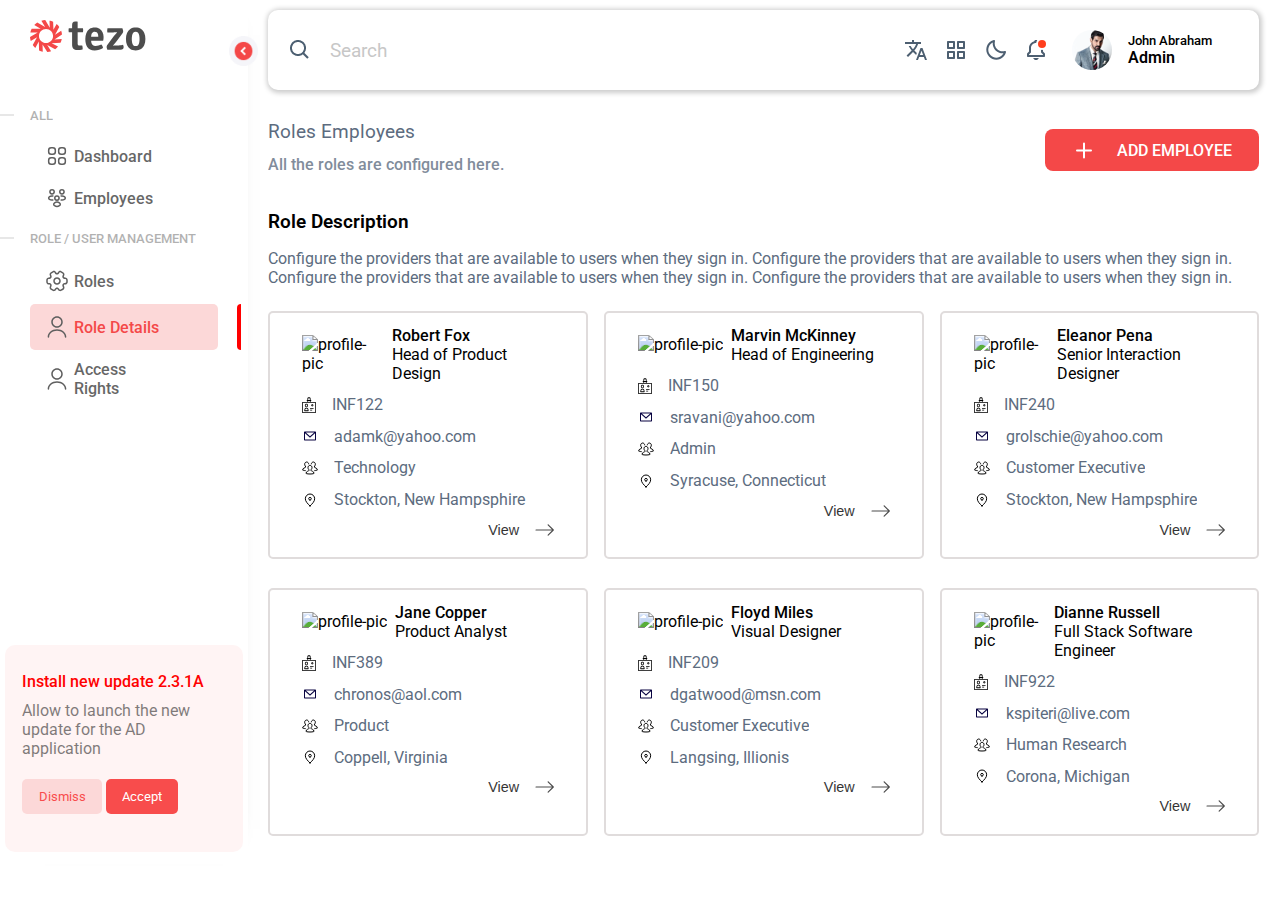
==== commit 8f1f5e0b: "javascript added" ====
--- a/role-details.html
+++ b/role-details.html
@@ -4,8 +4,8 @@
     <meta charset="UTF-8" />
     <meta name="viewport" content="width=device-width, initial-scale=1.0" />
     <title>Roles</title>
-    <link rel="stylesheet" href="styles/style.css"/>
-    <link rel="stylesheet" href="styles/roles.css"/>
+    <link rel="stylesheet" href="styles/style.css" />
+    <link rel="stylesheet" href="styles/roles.css" />
     <link rel="stylesheet" href="styles/role-details.css" />
 
     <!-- Importing Icons -->
@@ -21,35 +21,29 @@
     <div class="main-container">
       <!-- Side Panel -->
       <div class="side-panel">
-        <img
-          src="assets/handle.png"
-          class="side-panel-collapse-btn"
-          alt="collapse btn"
-        />
         <!-- Logo-->
+        <div class="side-panel-header">
+          <img src="assets/tezo-logo.svg"  class="logo-img" alt="tezo-logo"/>
+        </div>
 
         <div class="side-panel-content">
-          <div class="side-panel-header">
-            <img src="assets/tezo-logo.svg" alt="tezo-logo" />
-          </div>
-
+          
           <!-- All -->
           <div class="side-panel-section">
-            <div class="side-panel-heading">ALL</div>
+            <div class="side-panel-heading">
+              ALL
+              <hr class="side-panel-bar" />
+            </div>
 
             <div class="side-panel-section-selector">
               <div class="side-panel-header-container">
                 <div class="svg-container">
                   <img
                     src="assets/horizontal-nav/dashboard-black.svg"
-                    alt="dashboard-icon"
+                    alt=""
                     class="svg-image svg-black"
                   />
-                  <img
-                    src="assets/horizontal-nav/dashboard-red.svg"
-                    alt="dashboard-icon"
-                    class="svg-image svg-red"
-                  />
+
                 </div>
                 <p class="side-panel-title">Dashboard</p>
               </div>
@@ -57,21 +51,16 @@
 
             <div class="side-panel-section-selector">
               <a href="index.html">
-                <div class="side-panel-header-container ">
+                <div class="side-panel-header-container">
                   <div class="svg-container">
                     <img
                       src="assets/horizontal-nav/employees-black.svg"
-                      alt="employees-icon"
+                      alt=""
                       class="svg-image svg-black"
                     />
-                    <img
-                      src="assets/horizontal-nav/employees-red.svg"
-                      alt="employees-icon"
-                      class="svg-image svg-red"
-                    />
+                    
                   </div>
                   <p class="side-panel-title">Employees</p>
-
                 </div>
               </a>
             </div>
@@ -79,43 +68,38 @@
 
           <!-- Roles -->
           <div class="side-panel-section">
-            <div class="side-panel-heading">ROLE / USER MANAGEMENT</div>
+            <div class="side-panel-heading">
+              <hr class="side-panel-bar" />
+              ROLE / USER MANAGEMENT
+            </div>
             <div class="side-panel-section-selector">
               <a href="roles.html">
                 <div class="side-panel-header-container">
                   <div class="svg-container">
                     <img
                       src="assets/horizontal-nav/roles-black.svg"
-                      alt="roles-icon"
+                      alt=""
                       class="svg-image svg-black"
-                    />
-                    <img
-                      src="assets/horizontal-nav/roles-red.svg"
-                      alt="roles-icon"
-                      class="svg-image svg-red"
                     />
                   </div>
                   <p class="side-panel-title">Roles</p>
-
+                  <i class="fa-solid fa-chevron-right side-panel-logo-right"></i>
                 </div>
               </a>
             </div>
             <div class="side-panel-section-selector">
               <a href="role-details.html">
-                <div class="side-panel-header-container active-selector">
+                <div class="side-panel-header-container  active-selector">
                   <div class="svg-container">
                     <img
                       src="assets/horizontal-nav/assign-user-black.svg"
-                      alt="role-details-icon"
+                      alt=""
                       class="svg-image svg-black"
                     />
-                    <img
-                      src="assets/horizontal-nav/assign-user-red.svg"
-                      alt="role-details-ico"
-                      class="svg-image svg-red"
-                    />
+
                   </div>
-                  <p class="side-panel-title">Role Details</p>
+                  <p class="side-panel-title ">Role Details</p>
+                  <i class="fa-solid fa-chevron-right side-panel-logo-right"></i>
                   <div class="pseudo-side-bar"></div>
 
                 </div>
@@ -127,16 +111,13 @@
                 <div class="svg-container">
                   <img
                     src="assets/horizontal-nav/assign-user-black.svg"
-                    alt="access-rights-icon"
+                    alt=""
                     class="svg-image svg-black"
                   />
-                  <img
-                    src="assets/horizontal-nav/assign-user-red.svg"
-                    alt="access-rights-icon"
-                    class="svg-image svg-red"
-                  />
+
                 </div>
                 <p class="side-panel-title">Access Rights</p>
+                <i class="fa-solid fa-chevron-right side-panel-logo-right"></i>
               </div>
             </div>
           </div>
@@ -157,6 +138,12 @@
       <!-- MainPanel -->
 
       <div class="main-panel">
+        <img
+          src="assets/handle.png"
+          class="side-panel-collapse-btn"
+          alt="collapse btn"
+          onclick="sidePanelToggle()"
+        />
         <!-- Search Header -->
         <div class="header-search">
           <div class="header-search-section flex">
@@ -165,11 +152,7 @@
               class="header-search-search-icon"
               alt="search"
             />
-            <input
-              type="text"
-              class="header-search-box"
-              placeholder="Search"
-            />
+            <input type="text" class="header-search-box" placeholder="Search" />
           </div>
           <div class="header-search-icons flex">
             <img src="assets/vertical-nav/language.svg" alt="lang" />
@@ -321,7 +304,9 @@
 
               <div>
                 <p class="profile-detail-name">Eleanor Pena</p>
-                <p class="profile-detail-postion">Senior Interaction Designer</p>
+                <p class="profile-detail-postion">
+                  Senior Interaction Designer
+                </p>
               </div>
             </div>
 
@@ -444,7 +429,9 @@
 
               <div>
                 <p class="profile-detail-name">Dianne Russell</p>
-                <p class="profile-detail-postion">Full Stack Software Engineer</p>
+                <p class="profile-detail-postion">
+                  Full Stack Software Engineer
+                </p>
               </div>
             </div>
 
@@ -477,5 +464,6 @@
         </div>
       </div>
     </div>
+    <script src="script.js"></script>
   </body>
 </html>
--- a/styles/style.css
+++ b/styles/style.css
@@ -9,7 +9,6 @@
 
 body {
   scroll-behavior: smooth;
-  /* overflow: hidden; */
 }
 
 a {
@@ -23,6 +22,12 @@
 .main-container {
   display: grid;
   grid-template-columns: 1.2fr 5fr;
+  transition: 0.2s ease;
+}
+
+.main-container.collapsed {
+  grid-template-columns: 1fr 15fr;
+  transition: 0.3s ease;
 }
 
 .flex {
@@ -31,43 +36,55 @@
 }
 
 button:hover {
-  cursor: not-allowed;
+  cursor: pointer;
 }
 
 input[type="checkbox"] {
   accent-color: red;
 }
 
+.hide{
+  display: none  !important;
+}
+
 /* side-panel */
 .side-panel {
   display: flex;
   flex-direction: column;
   position: relative;
-  justify-content: space-between;
   box-shadow: 10px 0px 25px -35px;
   height: 96vh;
 }
 
-.side-panel-collapse-btn {
-  position: absolute;
-  width: 13%;
-  top: 4%;
-  right: -6%;
-}
+
 .side-panel-collapse-btn:hover {
   cursor: pointer;
 }
 
+
+
 .side-panel-header,
 .side-panel-content {
-  margin: 6% 0% 5% 5%;
+  margin: 20px 30px;
 }
 
 .side-panel-heading {
-  margin: 1rem;
+  margin: 12px 0px;
   font-size: 0.8rem;
   opacity: 30%;
   font-weight: 500;
+  position: relative;
+}
+
+
+.side-panel-bar{
+  position: absolute;
+  left: -31px;
+  width: 15px;
+  opacity: 60%;
+  fill: grey;
+  top: 6px;
+  border: 1px solid;
 }
 
 .side-panel-section {
@@ -84,18 +101,25 @@
 .side-panel-header-container {
   position: relative;
   display: grid;
-  grid-template-columns: 0.7fr 3fr 0.6fr;
-  align-items: center;
-  padding: 5% 5%;
-  margin: 0% 5%;
+  grid-template-columns: 1fr 3fr 1fr;
+  align-items: center;
+  padding: 10px;
   border-radius: 5px;
 }
 
+.side-panel-header-container.collapsed{
+  grid-template-columns: 1fr;
+}
+
 .svg-container {
+  display: flex;
+  align-items: center;
+  justify-content: center;
   position: relative;
-}
-
-.svg-container img.svg-image.svg-red {
+  padding: 3%;
+} 
+
+/* .svg-container img.svg-image.svg-red {
   position: absolute;
   top: 0;
   right: 0;
@@ -103,7 +127,7 @@
   bottom: 0;
   object-fit: contain;
   opacity: 0;
-}
+} */
 
 .active-selector .svg-container img.svg-image.svg-red {
   opacity: 1;
@@ -128,13 +152,14 @@
   width: 4px;
   height: 100%;
   top: 0%;
-  right: -6%;
+  right: -12.2%;
   content: "\00a0";
   background-color: red;
   border-top-left-radius: 20px;
   border-bottom-left-radius: 20px;
 }
 
+
 @media only screen and (max-width:1024px) {
     .side-panel-title{
       display: none;
@@ -143,7 +168,7 @@
 
 /* Update */
 .side-panel-update-box {
-  margin: 5% 2% 5% 2% !important;
+  margin: auto 2% 5% 2% !important;
   padding: 7%;
   border-radius: 10px;
   background-color: #fff4f4;
@@ -181,8 +206,20 @@
 
 /* MainPanel */
 .main-panel {
+  position: relative;
   margin: 1% 2%;
   height: 96vh;
+}
+
+.side-panel-collapse-btn {
+  position: absolute;
+  width: 3%;
+  top: 3%;
+  left: -4%;
+  transform: rotate(0deg);
+}
+.side-panel-collapse-btn.collapsed{
+  transform: rotate(180deg);
 }
 
 .header-search {
@@ -340,15 +377,11 @@
   font-weight: 500;
 }
 
-.filter-options-btn {
-  font-size: 0.9rem;
-  opacity: 70%;
-  padding: 0.8rem 0.8rem;
+.filter-options-btn{
+  opacity: 80%;
   background-color: white;
-  border-radius: 10px;
   font-weight: 500;
   color: #4c5c72;
-  border: 2px solid #ffc4c4;
   padding: 8px 14px;
   border: 1px solid red;
   border-radius: 5px;
